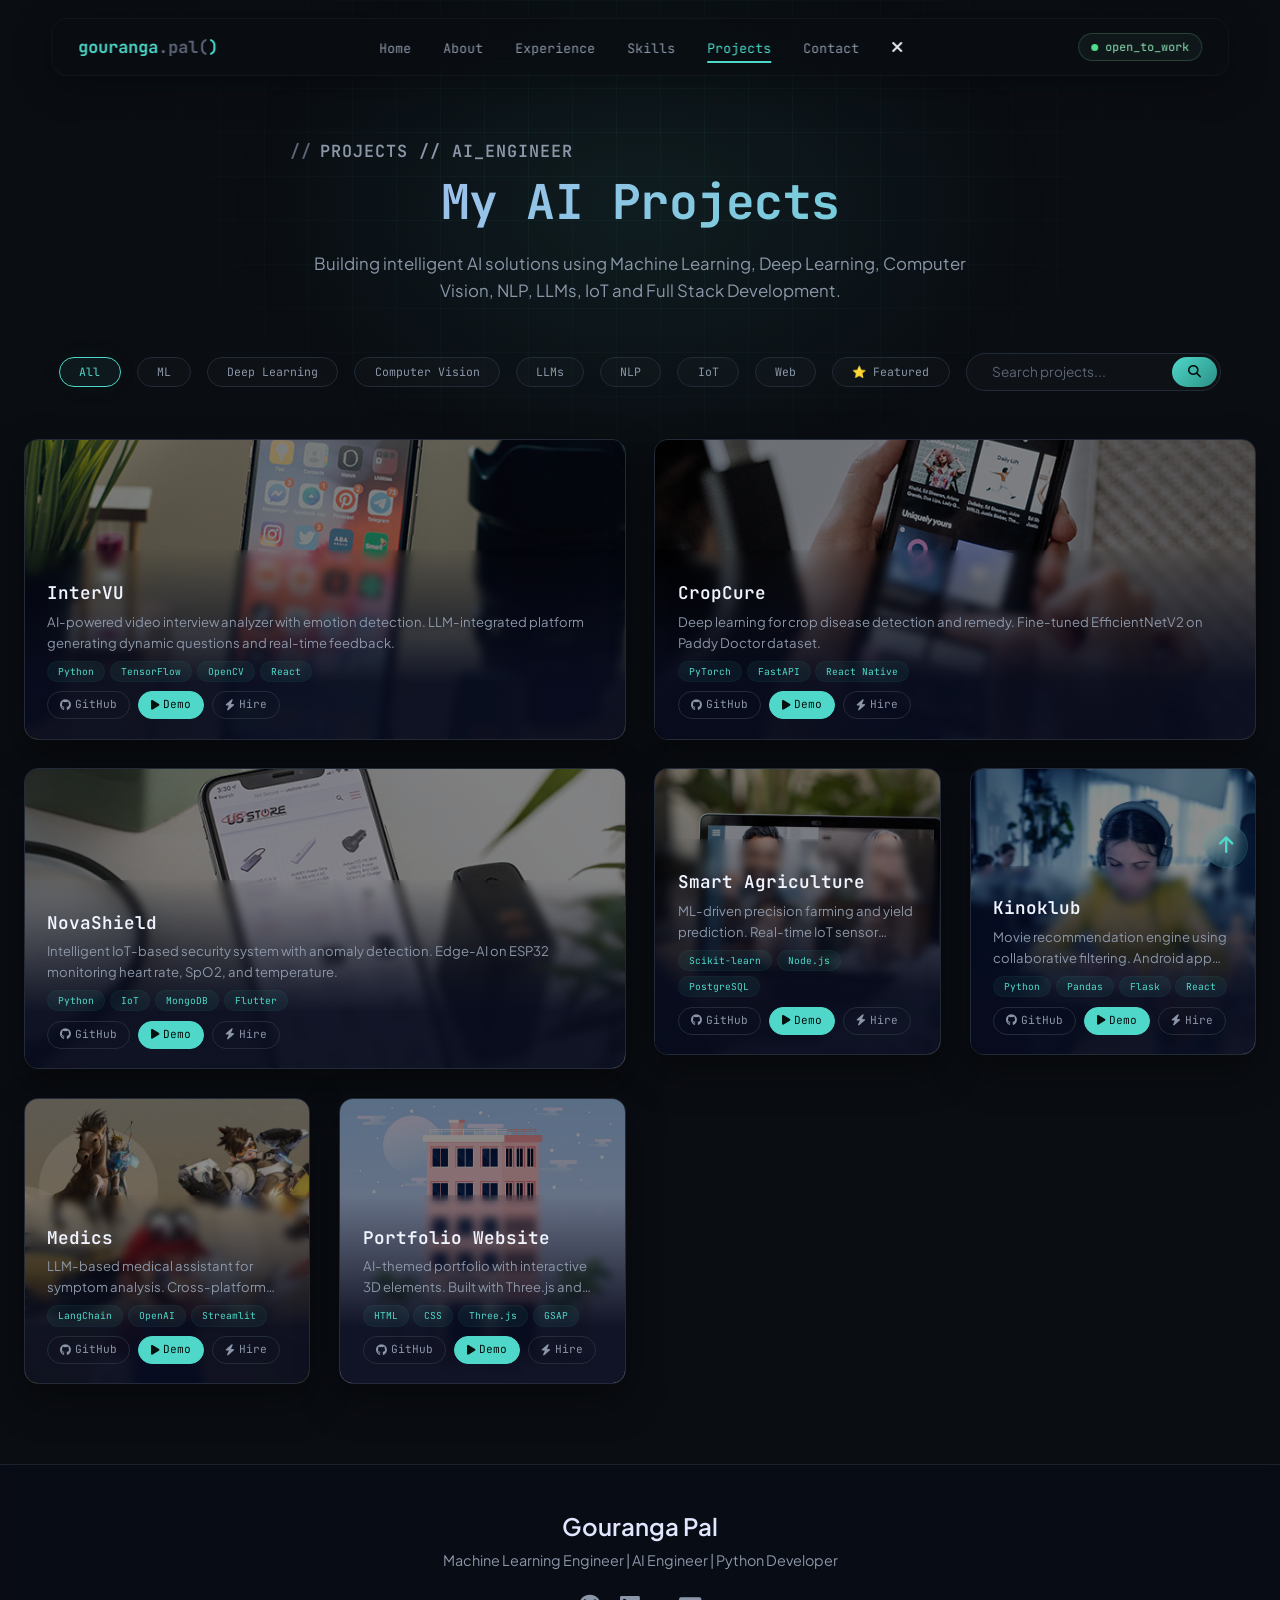
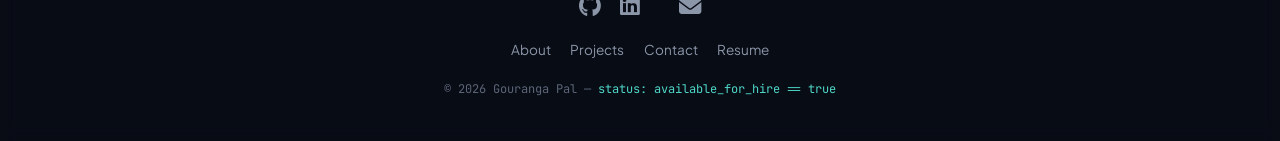
==== frontend/portfolio.html @ 87bc97fc "Add files via upload" ====
<!DOCTYPE html>
<html lang="en">
<head>
  <meta charset="UTF-8" />
  <meta name="viewport" content="width=device-width, initial-scale=1.0" />
  <title>My AI Projects · Gouranga Pal</title>
  <link rel="preconnect" href="https://fonts.googleapis.com" />
  <link href="https://fonts.googleapis.com/css2?family=JetBrains+Mono:wght@400;500;600;700;800&family=Plus+Jakarta+Sans:wght@400;500;600;700;800&display=swap" rel="stylesheet" />
  <link rel="stylesheet" href="https://cdnjs.cloudflare.com/ajax/libs/font-awesome/6.5.1/css/all.min.css" />
  <style>
    /* ----- RESET & VARIABLES (match main portfolio) ----- */
    * { margin: 0; padding: 0; box-sizing: border-box; }
    :root {
      --bg: #0a0d12;
      --bg-alt: #0d1117;
      --surface: #121722;
      --surface-2: #171d29;
      --border: #232b38;
      --border-soft: #1b212c;
      --teal: #4fd8c9;
      --teal-dim: #2b8f85;
      --amber: #f2a93b;
      --text: #e9eef4;
      --muted: #8b96a8;
      --muted-2: #5c6678;
      --mono: 'JetBrains Mono', monospace;
      --sans: 'Plus Jakarta Sans', sans-serif;
      --radius: 14px;
    }
    html { scroll-behavior: smooth; }
    body {
      background: var(--bg);
      color: var(--text);
      font-family: var(--sans);
      line-height: 1.6;
      overflow-x: hidden;
    }
    ::selection { background: var(--teal); color: #04110f; }
    ::-webkit-scrollbar { width: 8px; }
    ::-webkit-scrollbar-track { background: var(--bg); }
    ::-webkit-scrollbar-thumb { background: var(--border); border-radius: 10px; }
    ::-webkit-scrollbar-thumb:hover { background: var(--teal-dim); }

    a { color: inherit; text-decoration: none; }
    .container { max-width: 1180px; margin: 0 auto; padding: 0 6%; }

    /* ----- BG (matches main) ----- */
    .bg-grid {
      position: fixed; inset: 0; z-index: 0; pointer-events: none;
      background-image:
        linear-gradient(rgba(79,216,201,0.04) 1px, transparent 1px),
        linear-gradient(90deg, rgba(79,216,201,0.04) 1px, transparent 1px);
      background-size: 44px 44px;
      mask-image: radial-gradient(ellipse 70% 60% at 50% 20%, black 20%, transparent 75%);
    }
    .bg-glow {
      position: fixed; top: -10%; left: 50%; transform: translateX(-50%);
      width: 900px; height: 600px; z-index: 0; pointer-events: none;
      background: radial-gradient(ellipse at center, rgba(79,216,201,0.08), transparent 65%);
      animation: glowShift 14s ease-in-out infinite alternate;
    }
    @keyframes glowShift {
      0% { opacity: 0.5; transform: translateX(-55%) translateY(0); }
      100% { opacity: 1; transform: translateX(-45%) translateY(30px); }
    }

    /* ----- EYEBROW ----- */
    .eyebrow {
      font-family: var(--mono); font-size: 0.78rem; letter-spacing: 0.06em;
      color: var(--teal); text-transform: uppercase; font-weight: 600;
      display: flex; align-items: center; gap: 0.5rem; margin-bottom: 1rem;
    }
    .eyebrow::before { content: '//'; color: var(--muted-2); }

    /* ----- BUTTONS (match main) ----- */
    .btn {
      font-family: var(--mono); font-size: 0.85rem; font-weight: 600;
      padding: 13px 28px; border-radius: 10px; display: inline-flex;
      align-items: center; gap: 9px; cursor: pointer; transition: 0.25s;
      border: 1px solid transparent; background: transparent;
    }
    .btn-primary { background: var(--teal); color: #04110f; box-shadow: 0 8px 24px -8px rgba(79,216,201,0.4); }
    .btn-primary:hover { transform: translateY(-3px); box-shadow: 0 14px 32px -8px rgba(79,216,201,0.6); }
    .btn-ghost { border-color: var(--border); color: var(--text); background: var(--surface); }
    .btn-ghost:hover { border-color: var(--teal-dim); transform: translateY(-3px); color: var(--teal); }
    .btn-gradient {
      background: linear-gradient(135deg, #7c3aed, #4f46e5);
      color: #fff; border: none;
      box-shadow: 0 8px 24px -8px rgba(124,58,237,0.3);
    }
    .btn-gradient:hover { transform: translateY(-3px); box-shadow: 0 14px 32px -8px rgba(124,58,237,0.5); }

    /* ----- NAVBAR (matches main) ----- */
    .navbar {
      position: fixed; top: 18px; left: 50%; transform: translateX(-50%) scale(1);
      width: min(1180px, 92%); z-index: 1000;
      background: rgba(10,13,18,0.65); backdrop-filter: blur(20px);
      border: 1px solid rgba(255,255,255,0.04); border-radius: 16px;
      padding: 14px 26px; display: flex; align-items: center; justify-content: space-between;
      transition: transform 0.5s cubic-bezier(0.16,1,0.2,1), 
                  opacity 0.5s ease,
                  scale 0.4s ease;
      box-shadow: 0 8px 40px rgba(0,0,0,0.3);
    }
    .navbar.hidden { transform: translateX(-50%) translateY(-120px) scale(0.92); opacity: 0; }
    .navbar.scrolled { scale: 0.96; }
    .logo { font-family: var(--mono); font-weight: 700; font-size: 1.05rem; }
    .logo .fn { color: var(--teal); }
    .logo .dim { color: var(--muted-2); }
    .status-pill {
      display: flex; align-items: center; gap: 7px; font-family: var(--mono); font-size: 0.72rem;
      color: #8ee6b8; padding: 4px 12px; border: 1px solid rgba(142,230,184,0.2);
      border-radius: 20px; background: rgba(142,230,184,0.05); margin-left: 14px;
    }
    .status-dot { width: 7px; height: 7px; border-radius: 50%; background: #4ee08a; box-shadow: 0 0 0 0 rgba(78,224,138,0.6); animation: pulse 2s infinite; }
    @keyframes pulse {
      0% { box-shadow: 0 0 0 0 rgba(78,224,138,0.5); }
      70% { box-shadow: 0 0 0 8px rgba(78,224,138,0); }
      100% { box-shadow: 0 0 0 0 rgba(78,224,138,0); }
    }
    .nav-links { display: flex; align-items: center; gap: 2rem; list-style: none; }
    .nav-links a {
      font-family: var(--mono); font-size: 0.82rem; color: var(--muted);
      transition: color 0.2s; position: relative;
    }
    .nav-links a:hover { color: var(--text); }
    .nav-links a::after {
      content: ''; position: absolute; bottom: -6px; left: 0;
      height: 2px; width: 0; background: var(--teal); transition: width 0.3s cubic-bezier(0.16,1,0.2,1);
    }
    .nav-links a:hover::after { width: 100%; }
    .nav-links a.active { color: var(--teal); }
    .nav-links a.active::after { width: 100%; }
    .menu-btn { display: none; font-size: 1.4rem; cursor: pointer; color: var(--text); }

    @media (max-width: 880px) {
      .nav-links {
        position: fixed; top: 0; right: -100%; width: 270px; height: 100vh;
        background: rgba(8,10,15,0.98); backdrop-filter: blur(20px);
        flex-direction: column; justify-content: center; gap: 2.2rem;
        transition: right 0.35s cubic-bezier(0.2,0.9,0.4,1.1);
        border-left: 1px solid var(--border);
      }
      .nav-links.active { right: 0; }
      .nav-links a { font-size: 1.1rem; }
      .menu-btn { display: block; }
      .status-pill { display: none; }
      .close-menu { position: absolute; top: 24px; right: 24px; font-size: 1.6rem; color: var(--teal); cursor: pointer; }
    }

    /* ----- PAGE HEADER ----- */
    .page-header {
      padding: 8rem 1.5rem 2rem;
      text-align: center;
      position: relative;
      z-index: 5;
    }
    .page-header h1 {
      font-family: var(--mono);
      font-size: 3rem;
      font-weight: 700;
      background: linear-gradient(135deg, #c4b5fd, var(--teal));
      -webkit-background-clip: text;
      background-clip: text;
      color: transparent;
      letter-spacing: -0.5px;
    }
    .page-header p {
      color: var(--muted);
      font-size: 1.05rem;
      max-width: 700px;
      margin: 0.6rem auto 0;
    }

    /* ----- FILTERS ----- */
    .filters {
      position: relative;
      z-index: 5;
      display: flex;
      flex-wrap: wrap;
      align-items: center;
      gap: 0.8rem 1rem;
      justify-content: center;
      padding: 1rem 1rem 2rem;
    }
    .filter-chip {
      font-family: var(--mono);
      font-size: 0.72rem;
      padding: 0.4rem 1.2rem;
      border-radius: 60px;
      background: rgba(255,255,255,0.02);
      border: 1px solid var(--border);
      color: var(--muted);
      cursor: pointer;
      transition: 0.3s;
    }
    .filter-chip:hover { border-color: var(--teal-dim); color: var(--text); }
    .filter-chip.active {
      background: rgba(79,216,201,0.06);
      border-color: var(--teal);
      color: var(--teal);
      box-shadow: 0 0 30px rgba(79,216,201,0.04);
    }
    .search-box {
      display: flex;
      align-items: center;
      background: rgba(255,255,255,0.02);
      border: 1px solid var(--border);
      border-radius: 60px;
      padding: 0.2rem 0.2rem 0.2rem 1.2rem;
      transition: 0.3s;
    }
    .search-box:focus-within { border-color: var(--teal); box-shadow: 0 0 30px rgba(79,216,201,0.04); }
    .search-box input {
      background: transparent; border: none; color: var(--text);
      padding: 0.4rem 0.4rem; font-size: 0.85rem; outline: none;
      min-width: 150px; font-family: var(--sans);
    }
    .search-box input::placeholder { color: var(--muted-2); }
    .search-box button {
      background: linear-gradient(135deg, var(--teal), var(--teal-dim));
      border: none; color: #04110f; border-radius: 60px;
      padding: 0.4rem 1rem; cursor: pointer; font-size: 0.8rem;
      font-family: var(--mono); font-weight: 600; transition: 0.3s;
    }
    .search-box button:hover { transform: scale(1.02); opacity: 0.9; }

    /* ----- BENTO GRID (premium) ----- */
    .bento-grid {
      position: relative; z-index: 5;
      max-width: 1380px; margin: 0 auto;
      padding: 1rem 1.5rem 3rem;
      display: grid;
      grid-template-columns: repeat(4, 1fr);
      gap: 1.8rem;
    }
    .project-card {
      position: relative;
      border-radius: var(--radius);
      overflow: hidden;
      background: var(--surface);
      border: 1px solid var(--border);
      box-shadow: 0 16px 40px rgba(0,0,0,0.4);
      transition: 0.4s cubic-bezier(0.16,1,0.2,1);
      cursor: pointer;
      aspect-ratio: 1/1;
      display: flex;
      flex-direction: column;
    }
    .project-card:hover {
      transform: translateY(-8px);
      border-color: var(--teal-dim);
      box-shadow: 0 30px 60px -20px rgba(79,216,201,0.08);
    }
    .project-card.featured {
      grid-column: span 2;
      aspect-ratio: 2/1;
    }
    .project-card .p-img {
      width: 100%; height: 100%; object-fit: cover;
      filter: brightness(0.55) saturate(0.8);
      transition: 0.6s;
    }
    .project-card:hover .p-img {
      filter: brightness(0.7) saturate(1);
      transform: scale(1.02);
    }
    .p-overlay {
      position: absolute; bottom: 0; left: 0; right: 0;
      padding: 1.8rem 1.4rem 1.2rem;
      background: linear-gradient(0deg, rgba(8,12,30,0.92) 30%, transparent);
      backdrop-filter: blur(4px);
      -webkit-backdrop-filter: blur(4px);
    }
    .p-overlay .p-title {
      font-family: var(--mono);
      font-size: 1.1rem;
      font-weight: 600;
      color: #f0f4ff;
      margin-bottom: 0.2rem;
    }
    .p-overlay .p-desc {
      font-size: 0.82rem;
      color: var(--muted);
      margin-bottom: 0.5rem;
      display: -webkit-box;
      -webkit-line-clamp: 2;
      -webkit-box-orient: vertical;
      overflow: hidden;
    }
    .p-tech {
      display: flex; flex-wrap: wrap; gap: 0.3rem;
      margin-bottom: 0.6rem;
    }
    .p-tech span {
      font-family: var(--mono);
      font-size: 0.6rem;
      padding: 2px 10px;
      border-radius: 60px;
      background: rgba(79,216,201,0.06);
      border: 1px solid rgba(79,216,201,0.04);
      color: var(--teal);
    }
    .p-actions {
      display: flex; gap: 0.5rem; flex-wrap: wrap;
    }
    .p-actions a {
      font-family: var(--mono);
      font-size: 0.7rem;
      padding: 4px 12px;
      border-radius: 60px;
      border: 1px solid var(--border);
      color: var(--muted);
      transition: 0.3s;
      display: inline-flex; align-items: center; gap: 4px;
    }
    .p-actions a:hover { border-color: var(--teal); color: var(--teal); }
    .p-actions a.live {
      background: var(--teal); color: #04110f; border-color: var(--teal);
    }
    .p-actions a.live:hover { opacity: 0.85; }
    .p-status {
      position: absolute; top: 1rem; right: 1rem;
      font-family: var(--mono); font-size: 0.6rem;
      padding: 3px 12px; border-radius: 60px;
      background: rgba(79,216,201,0.08);
      border: 1px solid rgba(79,216,201,0.08);
      color: var(--teal);
    }
    .featured-badge {
      position: absolute; top: 1rem; left: 1rem;
      font-family: var(--mono); font-size: 0.6rem;
      padding: 3px 12px; border-radius: 60px;
      background: linear-gradient(135deg, var(--teal), var(--amber));
      color: #04110f; font-weight: 600;
    }

    /* ----- MODAL (premium) ----- */
    .modal-overlay {
      position: fixed; inset: 0; z-index: 2000;
      background: rgba(8,12,30,0.88); backdrop-filter: blur(24px);
      -webkit-backdrop-filter: blur(24px);
      display: none; align-items: center; justify-content: center;
      padding: 2rem; animation: modalIn 0.4s ease;
    }
    .modal-overlay.open { display: flex; }
    @keyframes modalIn {
      from { opacity: 0; transform: scale(0.96); }
      to { opacity: 1; transform: scale(1); }
    }
    .modal-content {
      max-width: 780px; width: 100%; max-height: 90vh; overflow-y: auto;
      background: var(--surface); border: 1px solid var(--border);
      border-radius: var(--radius); padding: 2rem;
      box-shadow: 0 40px 80px rgba(0,0,0,0.6);
    }
    .modal-content img {
      width: 100%; border-radius: var(--radius); margin-bottom: 1rem;
      max-height: 260px; object-fit: cover;
    }
    .modal-content h2 { font-family: var(--mono); font-size: 1.8rem; margin-bottom: 0.2rem; }
    .modal-content .sub { color: var(--muted); margin-bottom: 0.8rem; font-size: 0.85rem; }
    .modal-content .desc { color: var(--muted); line-height: 1.7; margin-bottom: 1rem; }
    .modal-tech { display: flex; flex-wrap: wrap; gap: 0.4rem; margin-bottom: 1.2rem; }
    .modal-tech span {
      font-family: var(--mono); font-size: 0.72rem;
      padding: 3px 12px; border-radius: 60px;
      background: rgba(79,216,201,0.04); border: 1px solid rgba(79,216,201,0.04);
      color: var(--teal);
    }
    .modal-actions { display: flex; gap: 0.8rem; flex-wrap: wrap; }
    .modal-actions a, .modal-actions button {
      font-family: var(--mono); font-size: 0.8rem;
      padding: 8px 20px; border-radius: 60px;
      border: 1px solid var(--border); background: transparent;
      color: var(--muted); cursor: pointer; transition: 0.3s;
      display: inline-flex; align-items: center; gap: 6px;
    }
    .modal-actions a:hover, .modal-actions button:hover {
      border-color: var(--teal); color: var(--text);
    }
    .modal-actions .hire-modal {
      background: linear-gradient(135deg, var(--teal), var(--teal-dim));
      border: none; color: #04110f; font-weight: 600;
    }
    .modal-actions .hire-modal:hover { opacity: 0.85; transform: scale(1.02); }
    .modal-actions .close-modal:hover { border-color: #ff6b6b; color: #ff6b6b; }

    /* ----- FOOTER (matches main) ----- */
    .footer {
      position: relative; z-index: 5; text-align: center;
      padding: 2.6rem 0; border-top: 1px solid var(--border-soft);
      background: rgba(8,12,30,0.3); backdrop-filter: blur(8px);
      margin-top: 2rem;
    }
    .footer .name { font-size: 1.5rem; font-weight: 600; color: #e0e7ff; }
    .footer .title { color: var(--muted); font-size: 0.9rem; margin: 0.2rem 0 1rem; }
    .footer .socials { display: flex; justify-content: center; gap: 1.2rem; margin: 1rem 0; }
    .footer .socials a { color: var(--muted); font-size: 1.4rem; transition: 0.3s; }
    .footer .socials a:hover { color: var(--teal); transform: translateY(-3px); }
    .footer .links { display: flex; justify-content: center; gap: 1.2rem; flex-wrap: wrap; font-size: 0.85rem; }
    .footer .links a { color: var(--muted); transition: 0.3s; }
    .footer .links a:hover { color: var(--text); }
    .footer .copy { color: var(--muted-2); font-size: 0.75rem; margin-top: 1.2rem; font-family: var(--mono); }
    .footer .copy .teal { color: var(--teal); }
    .back-top {
      position: fixed; bottom: 2rem; right: 2rem; z-index: 50;
      background: rgba(79,216,201,0.08); backdrop-filter: blur(8px);
      border: 1px solid rgba(79,216,201,0.1); color: var(--teal);
      width: 44px; height: 44px; border-radius: 50%;
      display: flex; align-items: center; justify-content: center;
      font-size: 1.2rem; cursor: pointer; transition: 0.3s;
    }
    .back-top:hover { background: rgba(79,216,201,0.15); transform: translateY(-4px); }

    /* ----- RESPONSIVE ----- */
    @media (max-width: 1024px) {
      .bento-grid { grid-template-columns: repeat(2, 1fr); gap: 1.2rem; }
      .project-card.featured { grid-column: span 1; aspect-ratio: 1/1; }
    }
    @media (max-width: 700px) {
      .navbar { padding: 0.6rem 1rem; }
      .nav-links { display: none; flex-direction: column; width: 100%; background: rgba(8,12,30,0.8); backdrop-filter: blur(20px); padding: 1rem; border-radius: 20px; margin-top: 0.4rem; }
      .nav-links.open { display: flex; }
      .menu-btn { display: block; }
      .bento-grid { grid-template-columns: 1fr; padding: 0.5rem 1rem; }
      .page-header h1 { font-size: 2rem; }
      .page-header { padding: 6rem 1rem 1.5rem; }
    }
    @media (max-width: 480px) {
      .p-actions a { font-size: 0.6rem; padding: 3px 8px; }
      .search-box input { min-width: 100px; width: 100%; }
    }
  </style>
</head>
<body>

  <!-- BG -->
  <div class="bg-glow"></div>
  <div class="bg-grid"></div>

  <!-- NAVBAR -->
  <nav class="navbar" id="navbar">
    <div class="logo"><span class="fn">gouranga</span><span class="dim">.pal(</span><span class="fn">)</span></div>
    <ul class="nav-links" id="navLinks">
      <li><a href="#">Home</a></li>
      <li><a href="#">About</a></li>
      <li><a href="#">Experience</a></li>
      <li><a href="#">Skills</a></li>
      <li><a href="#" class="active">Projects</a></li>
      <li><a href="#">Contact</a></li>
      <li class="close-menu" id="closeNavBtn"><i class="fas fa-times"></i></li>
    </ul>
    <div style="display:flex; align-items:center;">
      <div class="status-pill"><span class="status-dot"></span>open_to_work</div>
      <div class="menu-btn" id="menuToggle"><i class="fas fa-bars"></i></div>
    </div>
  </nav>

  <!-- PAGE HEADER -->
  <div class="page-header">
    <p class="eyebrow">projects // ai_engineer</p>
    <h1>My AI Projects</h1>
    <p>Building intelligent AI solutions using Machine Learning, Deep Learning, Computer Vision, NLP, LLMs, IoT and Full Stack Development.</p>
  </div>

  <!-- FILTERS + SEARCH -->
  <div class="filters">
    <button class="filter-chip active" data-filter="all">All</button>
    <button class="filter-chip" data-filter="ml">ML</button>
    <button class="filter-chip" data-filter="dl">Deep Learning</button>
    <button class="filter-chip" data-filter="cv">Computer Vision</button>
    <button class="filter-chip" data-filter="llm">LLMs</button>
    <button class="filter-chip" data-filter="nlp">NLP</button>
    <button class="filter-chip" data-filter="iot">IoT</button>
    <button class="filter-chip" data-filter="web">Web</button>
    <button class="filter-chip" data-filter="featured">⭐ Featured</button>
    <div class="search-box">
      <input type="text" id="searchInput" placeholder="Search projects..." />
      <button><i class="fas fa-search"></i></button>
    </div>
  </div>

  <!-- BENTO GRID -->
  <div class="bento-grid" id="projectGrid"></div>

  <!-- MODAL -->
  <div class="modal-overlay" id="modalOverlay">
    <div class="modal-content">
      <img id="modalImg" src="" alt="project" />
      <h2 id="modalTitle">Project</h2>
      <div class="sub" id="modalCategory">Category · Status</div>
      <div class="desc" id="modalDesc">Description</div>
      <div class="modal-tech" id="modalTech"></div>
      <div class="modal-actions">
        <a href="#" id="modalGithub" target="_blank"><i class="fab fa-github"></i> GitHub</a>
        <a href="#" id="modalLive" target="_blank"><i class="fas fa-external-link-alt"></i> Live Demo</a>
        <button class="hire-modal" id="modalHire"><i class="fas fa-bolt"></i> Hire Me</button>
        <button class="close-modal" id="modalClose"><i class="fas fa-times"></i> Close</button>
      </div>
    </div>
  </div>

  <!-- FOOTER -->
  <footer class="footer">
    <div class="name">Gouranga Pal</div>
    <div class="title">Machine Learning Engineer | AI Engineer | Python Developer</div>
    <div class="socials">
      <a href="https://github.com/Gouranga02" target="_blank"><i class="fab fa-github"></i></a>
      <a href="https://www.linkedin.com/in/gouranga-pal-549997210/" target="_blank"><i class="fab fa-linkedin"></i></a>
      <a href="#" target="_blank"><i class="fab fa-leetcode"></i></a>
      <a href="#" target="_blank"><i class="fas fa-envelope"></i></a>
    </div>
    <div class="links">
      <a href="#">About</a>
      <a href="#">Projects</a>
      <a href="#">Contact</a>
      <a href="#" download>Resume</a>
    </div>
    <div class="copy">© 2026 Gouranga Pal — <span class="teal">status: available_for_hire == true</span></div>
  </footer>

  <!-- BACK TO TOP -->
  <a href="#" class="back-top"><i class="fas fa-arrow-up"></i></a>

  <script>
    // ----- PROJECT DATA -----
    const projects = [
      { id: 1, title: 'InterVU', image: '/work-1.png', description: 'AI-powered video interview analyzer with emotion detection. LLM-integrated platform generating dynamic questions and real-time feedback.', technologies: ['Python','TensorFlow','OpenCV','React'], github: '#', liveDemo: '#', category: 'cv', featured: true, status: 'Production' },
      { id: 2, title: 'CropCure', image: '/work-2.png', description: 'Deep learning for crop disease detection and remedy. Fine-tuned EfficientNetV2 on Paddy Doctor dataset.', technologies: ['PyTorch','FastAPI','React Native'], github: '#', liveDemo: '#', category: 'dl', featured: true, status: 'Production' },
      { id: 3, title: 'NovaShield', image: '/work-3.png', description: 'Intelligent IoT-based security system with anomaly detection. Edge-AI on ESP32 monitoring heart rate, SpO2, and temperature.', technologies: ['Python','IoT','MongoDB','Flutter'], github: '#', liveDemo: '#', category: 'iot', featured: true, status: 'Production' },
      { id: 4, title: 'Smart Agriculture', image: '/work4.jpg', description: 'ML-driven precision farming and yield prediction. Real-time IoT sensor pipeline across multiple field nodes.', technologies: ['Scikit-learn','Node.js','PostgreSQL'], github: '#', liveDemo: '#', category: 'ml', featured: false, status: 'Development' },
      { id: 5, title: 'Kinoklub', image: '/work5.webp', description: 'Movie recommendation engine using collaborative filtering. Android app with Firebase integration.', technologies: ['Python','Pandas','Flask','React'], github: '#', liveDemo: '#', category: 'web', featured: false, status: 'Production' },
      { id: 6, title: 'Medics', image: '/work6.webp', description: 'LLM-based medical assistant for symptom analysis. Cross-platform app with real-time sync.', technologies: ['LangChain','OpenAI','Streamlit'], github: '#', liveDemo: '#', category: 'llm', featured: false, status: 'Development' },
      { id: 7, title: 'Portfolio Website', image: '/work7.webp', description: 'AI-themed portfolio with interactive 3D elements. Built with Three.js and GSAP for smooth animations.', technologies: ['HTML','CSS','Three.js','GSAP'], github: '#', liveDemo: '#', category: 'web', featured: false, status: 'Production' }
    ];

    // ----- RENDER -----
    function renderProjects(filter = 'all', search = '') {
      const grid = document.getElementById('projectGrid');
      grid.innerHTML = '';
      const filtered = projects.filter(p => {
        const matchFilter = filter === 'all' || p.category === filter || (filter === 'featured' && p.featured);
        const matchSearch = p.title.toLowerCase().includes(search.toLowerCase()) || 
                            p.description.toLowerCase().includes(search.toLowerCase()) ||
                            p.technologies.some(t => t.toLowerCase().includes(search.toLowerCase()));
        return matchFilter && matchSearch;
      });
      filtered.forEach(p => {
        const card = document.createElement('div');
        card.className = `project-card ${p.featured ? 'featured' : ''}`;
        card.innerHTML = `
          ${p.featured ? '<div class="featured-badge">⭐ Featured</div>' : ''}
          <div class="p-status">${p.status}</div>
          <img src="${p.image}" alt="${p.title}" loading="lazy" class="p-img" />
          <div class="p-overlay">
            <div class="p-title">${p.title}</div>
            <div class="p-desc">${p.description}</div>
            <div class="p-tech">${p.technologies.map(t => `<span>${t}</span>`).join('')}</div>
            <div class="p-actions">
              <a href="${p.github}" target="_blank"><i class="fab fa-github"></i> GitHub</a>
              <a href="${p.liveDemo}" target="_blank" class="live"><i class="fas fa-play"></i> Demo</a>
              <a href="#" class="hire-btn" data-id="${p.id}"><i class="fas fa-bolt"></i> Hire</a>
            </div>
          </div>
        `;
        card.addEventListener('click', (e) => {
          if (e.target.closest('.p-actions')) return;
          openModal(p);
        });
        grid.appendChild(card);
      });
      document.querySelectorAll('.hire-btn').forEach(btn => {
        btn.addEventListener('click', (e) => {
          e.stopPropagation();
          alert('Redirect to Contact page / email');
        });
      });
    }

    // ----- MODAL -----
    function openModal(p) {
      document.getElementById('modalImg').src = p.image;
      document.getElementById('modalTitle').textContent = p.title;
      document.getElementById('modalCategory').textContent = p.category + ' · ' + p.status;
      document.getElementById('modalDesc').textContent = p.description + ' — Built with cutting-edge AI, solving real-world problems.';
      document.getElementById('modalTech').innerHTML = p.technologies.map(t => `<span>${t}</span>`).join('');
      document.getElementById('modalGithub').href = p.github;
      document.getElementById('modalLive').href = p.liveDemo;
      document.getElementById('modalOverlay').classList.add('open');
    }

    document.getElementById('modalClose').addEventListener('click', () => {
      document.getElementById('modalOverlay').classList.remove('open');
    });
    document.getElementById('modalOverlay').addEventListener('click', (e) => {
      if (e.target === e.currentTarget) document.getElementById('modalOverlay').classList.remove('open');
    });
    document.getElementById('modalHire').addEventListener('click', () => {
      alert('Redirect to Contact page / email');
    });

    // ----- FILTERS -----
    document.querySelectorAll('.filter-chip').forEach(chip => {
      chip.addEventListener('click', () => {
        document.querySelectorAll('.filter-chip').forEach(c => c.classList.remove('active'));
        chip.classList.add('active');
        const filter = chip.dataset.filter;
        const search = document.getElementById('searchInput').value;
        renderProjects(filter, search);
      });
    });

    // ----- SEARCH -----
    document.getElementById('searchInput').addEventListener('input', (e) => {
      const active = document.querySelector('.filter-chip.active');
      const filter = active ? active.dataset.filter : 'all';
      renderProjects(filter, e.target.value);
    });

    // ----- NAVBAR SMART SCROLL -----
    let lastScroll = 0;
    const navbar = document.getElementById('navbar');
    window.addEventListener('scroll', () => {
      const current = window.pageYOffset;
      if (current > 120) {
        navbar.classList.toggle('hidden', current > lastScroll);
        navbar.classList.toggle('scrolled', current > 80);
      } else {
        navbar.classList.remove('hidden');
        navbar.classList.remove('scrolled');
      }
      lastScroll = current;
    });

    // ----- MOBILE NAV -----
    const menuToggle = document.getElementById('menuToggle');
    const navLinks = document.getElementById('navLinks');
    const closeNav = document.getElementById('closeNavBtn');
    menuToggle?.addEventListener('click', () => navLinks.classList.add('active'));
    closeNav?.addEventListener('click', () => navLinks.classList.remove('active'));
    document.querySelectorAll('.nav-links a').forEach(l => l.addEventListener('click', () => navLinks.classList.remove('active')));

    // ----- INIT -----
    renderProjects('all', '');
  </script>
</body>
</html>
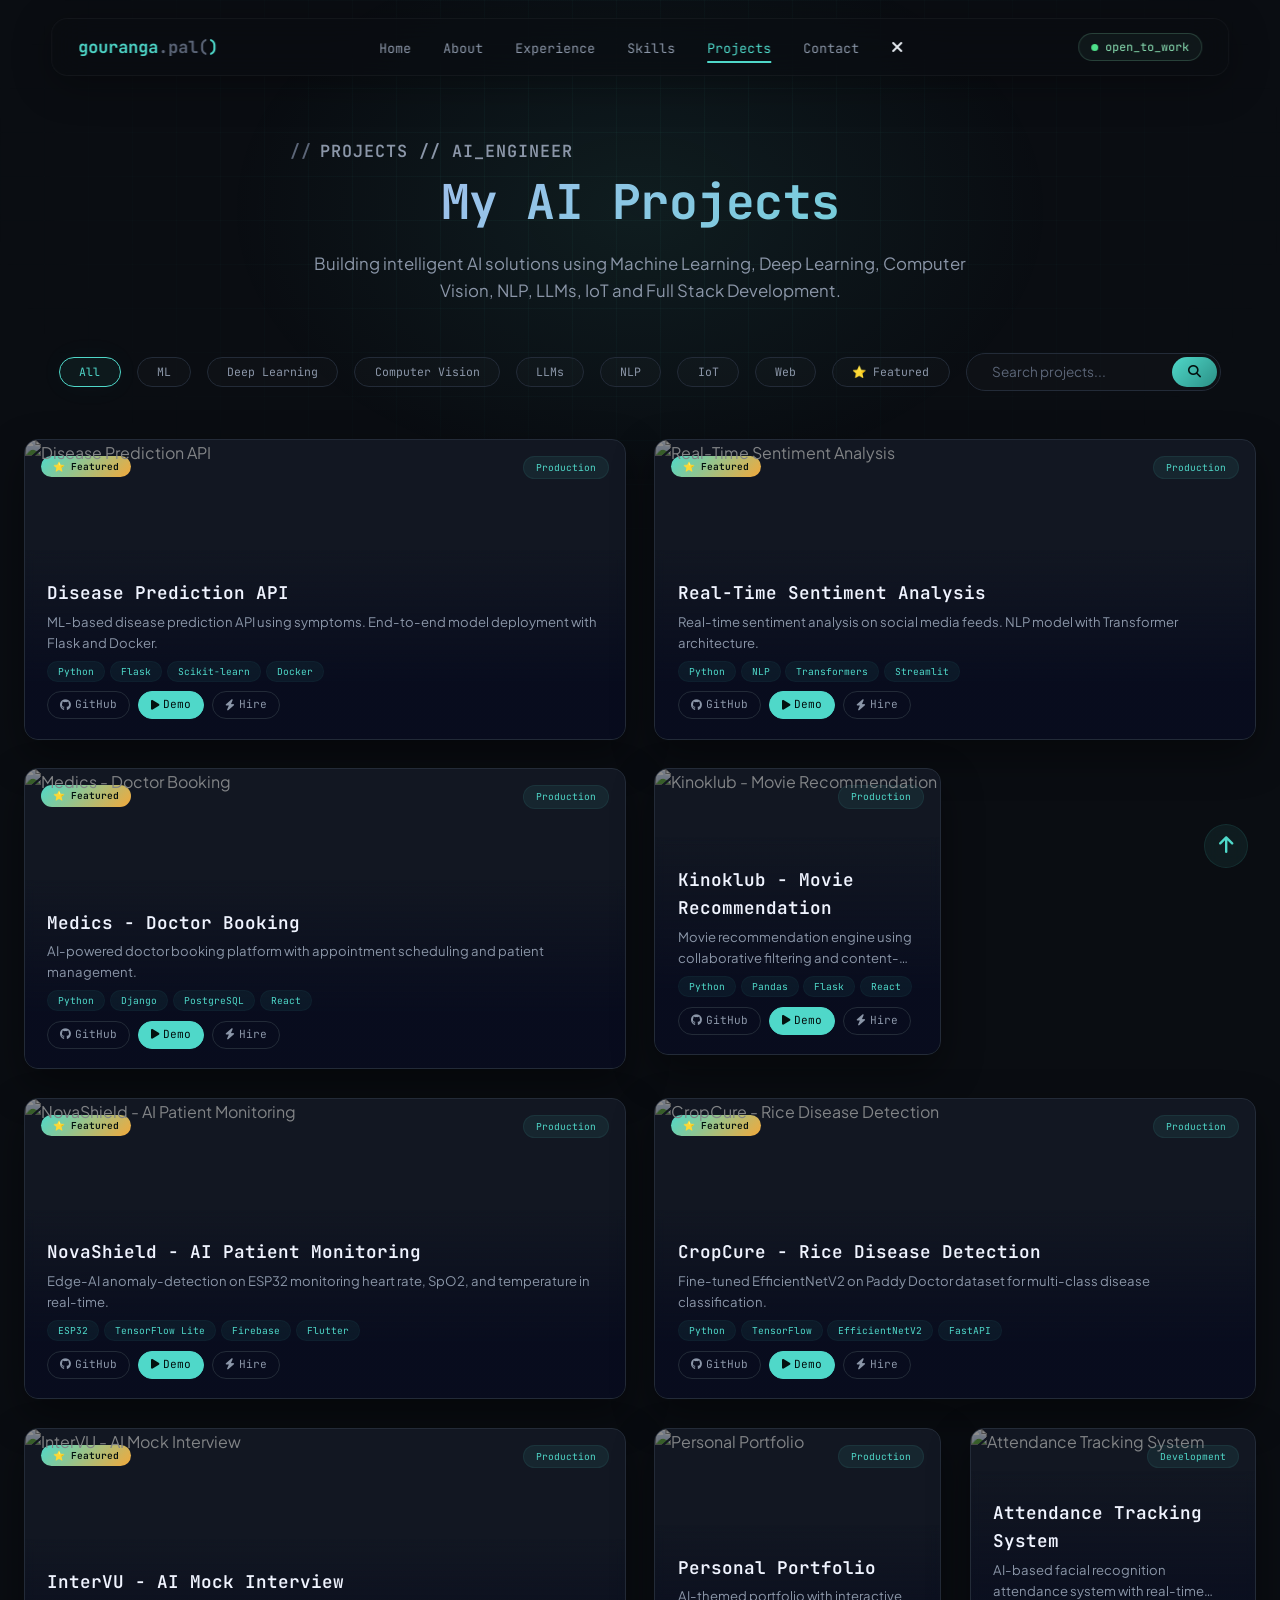
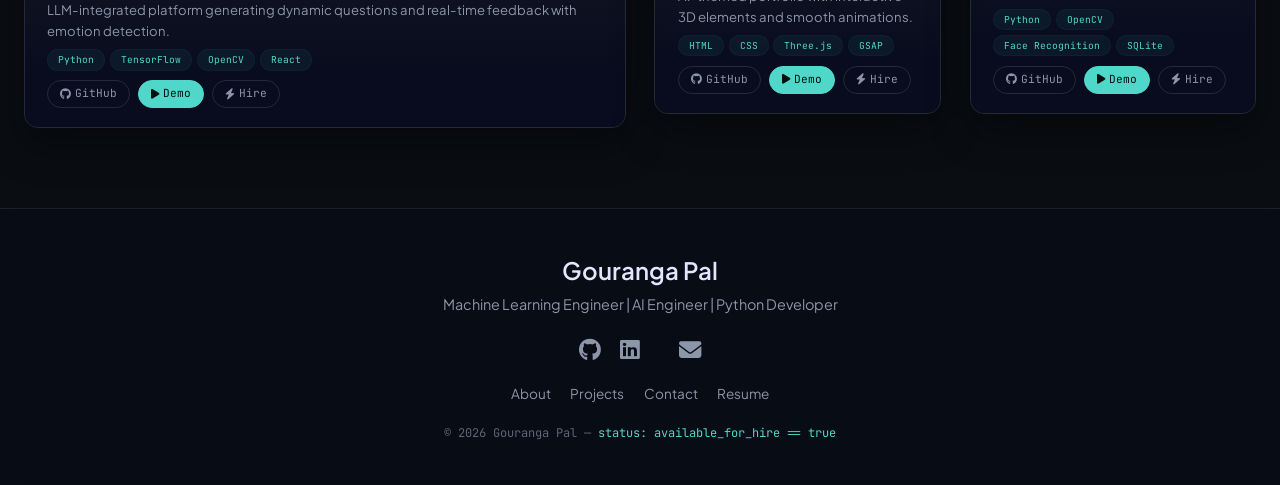
==== commit 55bc8a40: "Update portfolio.html" ====
--- a/frontend/portfolio.html
+++ b/frontend/portfolio.html
@@ -443,12 +443,12 @@
   <nav class="navbar" id="navbar">
     <div class="logo"><span class="fn">gouranga</span><span class="dim">.pal(</span><span class="fn">)</span></div>
     <ul class="nav-links" id="navLinks">
-      <li><a href="#">Home</a></li>
-      <li><a href="#">About</a></li>
-      <li><a href="#">Experience</a></li>
-      <li><a href="#">Skills</a></li>
+      <li><a href="index.html">Home</a></li>
+      <li><a href="index.html#about">About</a></li>
+      <li><a href="index.html#experience">Experience</a></li>
+      <li><a href="index.html#skills">Skills</a></li>
       <li><a href="#" class="active">Projects</a></li>
-      <li><a href="#">Contact</a></li>
+      <li><a href="index.html#contact">Contact</a></li>
       <li class="close-menu" id="closeNavBtn"><i class="fas fa-times"></i></li>
     </ul>
     <div style="display:flex; align-items:center;">
@@ -512,9 +512,9 @@
       <a href="#" target="_blank"><i class="fas fa-envelope"></i></a>
     </div>
     <div class="links">
-      <a href="#">About</a>
+      <a href="index.html">About</a>
       <a href="#">Projects</a>
-      <a href="#">Contact</a>
+      <a href="index.html#contact">Contact</a>
       <a href="#" download>Resume</a>
     </div>
     <div class="copy">© 2026 Gouranga Pal — <span class="teal">status: available_for_hire == true</span></div>
@@ -524,15 +524,116 @@
   <a href="#" class="back-top"><i class="fas fa-arrow-up"></i></a>
 
   <script>
-    // ----- PROJECT DATA -----
+    // ----- PROJECT DATA WITH IMAGE LINKS (ONLY IMAGES, NO <a> TAGS) -----
     const projects = [
-      { id: 1, title: 'InterVU', image: '/work-1.png', description: 'AI-powered video interview analyzer with emotion detection. LLM-integrated platform generating dynamic questions and real-time feedback.', technologies: ['Python','TensorFlow','OpenCV','React'], github: '#', liveDemo: '#', category: 'cv', featured: true, status: 'Production' },
-      { id: 2, title: 'CropCure', image: '/work-2.png', description: 'Deep learning for crop disease detection and remedy. Fine-tuned EfficientNetV2 on Paddy Doctor dataset.', technologies: ['PyTorch','FastAPI','React Native'], github: '#', liveDemo: '#', category: 'dl', featured: true, status: 'Production' },
-      { id: 3, title: 'NovaShield', image: '/work-3.png', description: 'Intelligent IoT-based security system with anomaly detection. Edge-AI on ESP32 monitoring heart rate, SpO2, and temperature.', technologies: ['Python','IoT','MongoDB','Flutter'], github: '#', liveDemo: '#', category: 'iot', featured: true, status: 'Production' },
-      { id: 4, title: 'Smart Agriculture', image: '/work4.jpg', description: 'ML-driven precision farming and yield prediction. Real-time IoT sensor pipeline across multiple field nodes.', technologies: ['Scikit-learn','Node.js','PostgreSQL'], github: '#', liveDemo: '#', category: 'ml', featured: false, status: 'Development' },
-      { id: 5, title: 'Kinoklub', image: '/work5.webp', description: 'Movie recommendation engine using collaborative filtering. Android app with Firebase integration.', technologies: ['Python','Pandas','Flask','React'], github: '#', liveDemo: '#', category: 'web', featured: false, status: 'Production' },
-      { id: 6, title: 'Medics', image: '/work6.webp', description: 'LLM-based medical assistant for symptom analysis. Cross-platform app with real-time sync.', technologies: ['LangChain','OpenAI','Streamlit'], github: '#', liveDemo: '#', category: 'llm', featured: false, status: 'Development' },
-      { id: 7, title: 'Portfolio Website', image: '/work7.webp', description: 'AI-themed portfolio with interactive 3D elements. Built with Three.js and GSAP for smooth animations.', technologies: ['HTML','CSS','Three.js','GSAP'], github: '#', liveDemo: '#', category: 'web', featured: false, status: 'Production' }
+      { 
+        id: 1, 
+        title: 'Disease Prediction API', 
+        image: 'https://i.ibb.co/xtwSD7mV/01-disease-prediction-api.png', 
+        description: 'ML-based disease prediction API using symptoms. End-to-end model deployment with Flask and Docker.', 
+        technologies: ['Python', 'Flask', 'Scikit-learn', 'Docker'], 
+        github: '#', 
+        liveDemo: '#', 
+        category: 'ml', 
+        featured: true, 
+        status: 'Production' 
+      },
+      { 
+        id: 2, 
+        title: 'Real-Time Sentiment Analysis', 
+        image: 'https://i.ibb.co/HfWCTQrK/02-real-time-sentiment-analysis.png', 
+        description: 'Real-time sentiment analysis on social media feeds. NLP model with Transformer architecture.', 
+        technologies: ['Python', 'NLP', 'Transformers', 'Streamlit'], 
+        github: '#', 
+        liveDemo: '#', 
+        category: 'nlp', 
+        featured: true, 
+        status: 'Production' 
+      },
+      { 
+        id: 3, 
+        title: 'Medics - Doctor Booking', 
+        image: 'https://i.ibb.co/Gv7NzF6D/03-medics-doctor-booking.png', 
+        description: 'AI-powered doctor booking platform with appointment scheduling and patient management.', 
+        technologies: ['Python', 'Django', 'PostgreSQL', 'React'], 
+        github: '#', 
+        liveDemo: '#', 
+        category: 'web', 
+        featured: true, 
+        status: 'Production' 
+      },
+      { 
+        id: 4, 
+        title: 'Kinoklub - Movie Recommendation', 
+        image: 'https://i.ibb.co/mrbqBy2S/04-kinoklub.png', 
+        description: 'Movie recommendation engine using collaborative filtering and content-based algorithms.', 
+        technologies: ['Python', 'Pandas', 'Flask', 'React'], 
+        github: '#', 
+        liveDemo: '#', 
+        category: 'ml', 
+        featured: false, 
+        status: 'Production' 
+      },
+      { 
+        id: 5, 
+        title: 'NovaShield - AI Patient Monitoring', 
+        image: 'https://i.ibb.co/gLVx3jhb/05-novashield.png', 
+        description: 'Edge-AI anomaly-detection on ESP32 monitoring heart rate, SpO2, and temperature in real-time.', 
+        technologies: ['ESP32', 'TensorFlow Lite', 'Firebase', 'Flutter'], 
+        github: '#', 
+        liveDemo: '#', 
+        category: 'iot', 
+        featured: true, 
+        status: 'Production' 
+      },
+      { 
+        id: 6, 
+        title: 'CropCure - Rice Disease Detection', 
+        image: 'https://i.ibb.co/GfbRMP5t/06-cropcure.png', 
+        description: 'Fine-tuned EfficientNetV2 on Paddy Doctor dataset for multi-class disease classification.', 
+        technologies: ['Python', 'TensorFlow', 'EfficientNetV2', 'FastAPI'], 
+        github: '#', 
+        liveDemo: '#', 
+        category: 'dl', 
+        featured: true, 
+        status: 'Production' 
+      },
+      { 
+        id: 7, 
+        title: 'InterVU - AI Mock Interview', 
+        image: 'https://i.ibb.co/7JbTSgkN/07-intervu-gosmi-ai.png', 
+        description: 'LLM-integrated platform generating dynamic questions and real-time feedback with emotion detection.', 
+        technologies: ['Python', 'TensorFlow', 'OpenCV', 'React'], 
+        github: '#', 
+        liveDemo: '#', 
+        category: 'cv', 
+        featured: true, 
+        status: 'Production' 
+      },
+      { 
+        id: 8, 
+        title: 'Personal Portfolio', 
+        image: 'https://i.ibb.co/SDDvL08h/08-personal-portfolio.png', 
+        description: 'AI-themed portfolio with interactive 3D elements and smooth animations.', 
+        technologies: ['HTML', 'CSS', 'Three.js', 'GSAP'], 
+        github: '#', 
+        liveDemo: '#', 
+        category: 'web', 
+        featured: false, 
+        status: 'Production' 
+      },
+      { 
+        id: 9, 
+        title: 'Attendance Tracking System', 
+        image: 'https://i.ibb.co/GQkBxK62/09-attendance-tracking.png', 
+        description: 'AI-based facial recognition attendance system with real-time tracking and reporting.', 
+        technologies: ['Python', 'OpenCV', 'Face Recognition', 'SQLite'], 
+        github: '#', 
+        liveDemo: '#', 
+        category: 'cv', 
+        featured: false, 
+        status: 'Development' 
+      }
     ];
 
     // ----- RENDER -----
@@ -573,7 +674,7 @@
       document.querySelectorAll('.hire-btn').forEach(btn => {
         btn.addEventListener('click', (e) => {
           e.stopPropagation();
-          alert('Redirect to Contact page / email');
+          window.location.href = 'index.html#contact';
         });
       });
     }
@@ -597,7 +698,7 @@
       if (e.target === e.currentTarget) document.getElementById('modalOverlay').classList.remove('open');
     });
     document.getElementById('modalHire').addEventListener('click', () => {
-      alert('Redirect to Contact page / email');
+      window.location.href = 'index.html#contact';
     });
 
     // ----- FILTERS -----
@@ -645,4 +746,4 @@
     renderProjects('all', '');
   </script>
 </body>
-</html>+</html>
